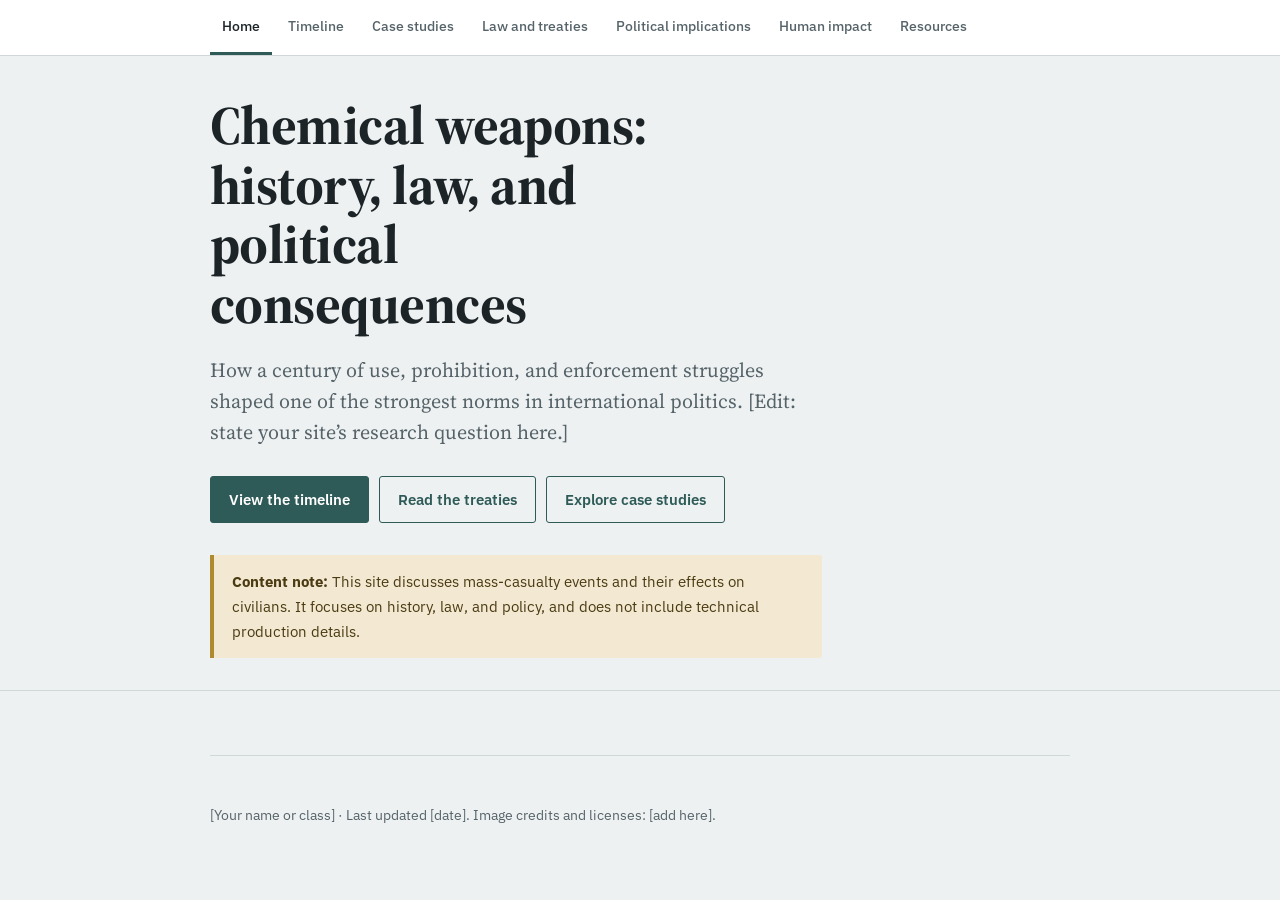
==== index.html @ 7af1457f "Initial site" ====
<!DOCTYPE html>
<html lang="en">
<head>
<meta charset="utf-8">
<meta name="viewport" content="width=device-width, initial-scale=1">
<title>Chemical Weapons: History, Law, and Political Consequences</title>
<link rel="preconnect" href="https://fonts.googleapis.com">
<link href="https://fonts.googleapis.com/css2?family=Source+Serif+4:ital,wght@0,400;0,600;0,700;1,400&family=IBM+Plex+Sans:wght@400;500;600&display=swap" rel="stylesheet">
<style>
:root{
  --bg:#eef1f1; --surface:#ffffff; --ink:#1c2427; --muted:#56646a;
  --rule:#cfd7d9; --accent:#2e5b58; --accent-ink:#ffffff; --note:#f3e9d2; --note-ink:#4a3b12;
  --serif:"Source Serif 4",Georgia,"Times New Roman",serif;
  --sans:"IBM Plex Sans",system-ui,-apple-system,"Segoe UI",Arial,sans-serif;
}
@media (prefers-color-scheme:dark){
  :root{--bg:#141a1c;--surface:#1c2427;--ink:#e6ecee;--muted:#9fb0b5;--rule:#2f3b3f;--accent:#7fb8b2;--accent-ink:#10201f;--note:#2e2814;--note-ink:#eadfb8}
}
*{box-sizing:border-box}
html,body{height:100%}
body{margin:0;background:var(--bg);color:var(--ink);font:17px/1.65 var(--sans);display:flex;flex-direction:column;overflow:hidden}
main{flex:1 1 auto;min-height:0;overflow-y:auto;overflow-x:hidden;-webkit-overflow-scrolling:touch;scroll-behavior:smooth;scroll-padding-top:8px}
a{color:var(--accent)}
:focus-visible{outline:3px solid var(--accent);outline-offset:2px}
.wrap{max-width:900px;margin:0 auto;padding:0 20px}

nav{flex:none;background:var(--surface);border-bottom:1px solid var(--rule)}
nav ul{list-style:none;margin:0 auto;padding:0 20px;max-width:900px;display:flex;gap:4px;overflow-x:auto}
nav a{display:block;padding:14px 12px;text-decoration:none;color:var(--muted);font-size:.9rem;font-weight:500;white-space:nowrap;border-bottom:3px solid transparent}
nav a[aria-current]{color:var(--ink);border-bottom-color:var(--accent)}
nav a:hover{color:var(--ink);border-bottom-color:var(--accent)}

header.hero{border-bottom:1px solid var(--rule)}
h1{font:700 clamp(2rem,5.5vw,3.4rem)/1.1 var(--serif);margin:0 0 20px;letter-spacing:-.01em;max-width:18ch}
.lede{font:400 1.25rem/1.55 var(--serif);color:var(--muted);max-width:60ch;margin:0 0 28px}
.btns{display:flex;flex-wrap:wrap;gap:10px}
.btn{display:inline-block;padding:10px 18px;border:1.5px solid var(--accent);border-radius:3px;text-decoration:none;font-weight:600;font-size:.95rem;color:var(--accent)}
.btn.primary{background:var(--accent);color:var(--accent-ink)}
.btn:hover{filter:brightness(1.1)}

.note{background:var(--note);color:var(--note-ink);border-left:4px solid #b08a2e;padding:14px 18px;margin:32px 0 0;font-size:.95rem;border-radius:0 3px 3px 0}

section{padding:32px 0 8px}
header.hero{padding:40px 0 32px}
header.hero,main section{display:none}
header.hero.on,main section.on{display:block}
.timeline{columns:2 320px;column-gap:40px}
.timeline li{break-inside:avoid}
h2{font:600 clamp(1.6rem,3.5vw,2.1rem)/1.2 var(--serif);margin:0 0 8px}
h3{font:600 1.2rem/1.3 var(--serif);margin:28px 0 6px}
.sub{color:var(--muted);margin:0 0 24px;max-width:62ch}
p{max-width:68ch}
.placeholder{color:var(--muted);font-style:italic}

/* Timeline: a real sequence, so the year is the marker */
.timeline{list-style:none;margin:24px 0 0;padding:0;border-left:2px solid var(--rule)}
.timeline li{position:relative;padding:0 0 22px 24px}
.timeline li::before{content:"";position:absolute;left:-7px;top:9px;width:12px;height:12px;border-radius:50%;background:var(--accent);border:2px solid var(--bg)}
.timeline .yr{font:700 1.15rem/1.4 var(--serif);display:block}
.timeline p{margin:2px 0 0;color:var(--muted);font-size:.97rem}

/* Case studies & collapsibles */
details{background:var(--surface);border:1px solid var(--rule);border-radius:4px;margin:0 0 12px}
summary{cursor:pointer;padding:16px 20px;font:600 1.1rem var(--serif);list-style:none;display:flex;justify-content:space-between;gap:12px}
summary::-webkit-details-marker{display:none}
summary::after{content:"+";font:400 1.5rem/1 var(--sans);color:var(--accent)}
details[open] summary::after{content:"\2212"}
details[open] summary{border-bottom:1px solid var(--rule)}
.case{padding:6px 20px 18px}
.case dt{font-weight:600;margin-top:14px;color:var(--accent)}
.case dd{margin:2px 0 0;max-width:66ch}

/* Table */
.tablewrap{overflow-x:auto;background:var(--surface);border:1px solid var(--rule);border-radius:4px}
table{border-collapse:collapse;width:100%;min-width:640px;font-size:.95rem}
th,td{text-align:left;padding:12px 16px;vertical-align:top;border-bottom:1px solid var(--rule)}
th{background:var(--bg);font-weight:600}
tr:last-child td{border-bottom:0}

.grid{display:grid;grid-template-columns:repeat(auto-fit,minmax(250px,1fr));gap:16px;margin-top:20px}
.grid div{background:var(--surface);border:1px solid var(--rule);border-radius:4px;padding:16px 18px}
.grid h3{margin:0 0 6px;font-size:1.05rem}
.grid p{margin:0;font-size:.95rem;color:var(--muted)}

ol.q,ul.res{max-width:66ch;padding-left:22px}
ul.res li,ol.q li{margin-bottom:8px}

footer{margin-top:64px;padding:32px 0 48px;border-top:1px solid var(--rule);color:var(--muted);font-size:.9rem}
@media (prefers-reduced-motion:reduce){main{scroll-behavior:auto}}
</style>
</head>
<body>

<nav aria-label="Site sections">
  <ul>
    <li><a href="#home">Home</a></li>
    <li><a href="#timeline">Timeline</a></li>
    <li><a href="#cases">Case studies</a></li>
    <li><a href="#law">Law and treaties</a></li>
    <li><a href="#politics">Political implications</a></li>
    <li><a href="#memory">Human impact</a></li>
    <li><a href="#resources">Resources</a></li>
  </ul>
</nav>

<main>
<header class="hero" id="home">
  <div class="wrap">
    <h1>Chemical weapons: history, law, and political consequences</h1>
    <p class="lede">How a century of use, prohibition, and enforcement struggles shaped one of the strongest norms in international politics. [Edit: state your site’s research question here.]</p>
    <div class="btns">
      <a class="btn primary" href="#timeline">View the timeline</a>
      <a class="btn" href="#law">Read the treaties</a>
      <a class="btn" href="#cases">Explore case studies</a>
    </div>
    <p class="note"><strong>Content note:</strong> This site discusses mass-casualty events and their effects on civilians. It focuses on history, law, and policy, and does not include technical production details.</p>
  </div>
</header>

<div class="wrap">

<section id="timeline">
  <h2>Historical timeline</h2>
  <p class="sub">Key moments from early restrictions to present-day enforcement.</p>
  <ol class="timeline">
    <li><span class="yr">Antiquity to 19th century</span><p>Toxic smoke and poisons appear in sieges; the idea of banning “poison weapons” develops alongside the laws of war.</p></li>
    <li><span class="yr">1899 and 1907</span><p>The Hague Conventions restrict poison and asphyxiating gas projectiles.</p></li>
    <li><span class="yr">1915–1918</span><p>Large-scale use in World War I begins with chlorine at Ypres and spreads across the Western Front.</p></li>
    <li><span class="yr">1925</span><p>The Geneva Protocol prohibits the use of chemical and bacteriological weapons in war.</p></li>
    <li><span class="yr">1935–1945</span><p>Use in Ethiopia during the interwar period; stockpiles are built before World War II; poison gas is used in the Holocaust.</p></li>
    <li><span class="yr">1960s–1988</span><p>Use in Yemen and during the Iran–Iraq War, including the 1988 attack on Halabja.</p></li>
    <li><span class="yr">1993–1997</span><p>The Chemical Weapons Convention opens for signature in 1993 and enters into force in 1997; the OPCW is established.</p></li>
    <li><span class="yr">1995</span><p>Aum Shinrikyo attacks the Tokyo subway, a landmark case of non-state use.</p></li>
    <li><span class="yr">2013–2018</span><p>The Ghouta attack in Syria; Syria joins the Convention; OPCW–UN investigations; the 2018 Salisbury poisoning.</p></li>
    <li><span class="yr">Today</span><p>Destruction of declared stockpiles, continued investigations, and debates over accountability. [Edit: add current developments.]</p></li>
  </ol>
</section>

<section id="cases">
  <h2>Major conflicts and case studies</h2>
  <p class="sub">Each case follows the same structure so they can be compared.</p>

  <details open>
    <summary>World War I</summary>
    <dl class="case">
      <dt>Context</dt><dd>Western Front, 1915–1918. [Add detail.]</dd>
      <dt>Event summary</dt><dd class="placeholder">Summarize the first major use and how it escalated.</dd>
      <dt>Humanitarian impact</dt><dd class="placeholder">Casualty figures and long-term health effects, with sources.</dd>
      <dt>International response</dt><dd class="placeholder">Path to the 1925 Geneva Protocol.</dd>
      <dt>Legacy and lessons</dt><dd class="placeholder">Why the war shaped later arms control.</dd>
      <dt>Sources</dt><dd class="placeholder">[Citations]</dd>
    </dl>
  </details>

  <details>
    <summary>Iran–Iraq War and Halabja</summary>
    <dl class="case">
      <dt>Context</dt><dd>1980–1988. [Add detail.]</dd>
      <dt>Event summary</dt><dd class="placeholder">Describe patterns of use and the March 1988 attack on Halabja.</dd>
      <dt>Humanitarian impact</dt><dd class="placeholder">Civilian toll and survivor health.</dd>
      <dt>International response</dt><dd class="placeholder">Reactions of states and the UN at the time.</dd>
      <dt>Legacy and lessons</dt><dd class="placeholder">Effect on the push for the Chemical Weapons Convention.</dd>
      <dt>Sources</dt><dd class="placeholder">[Citations]</dd>
    </dl>
  </details>

  <details>
    <summary>Syria</summary>
    <dl class="case">
      <dt>Context</dt><dd>Civil war from 2011. [Add detail.]</dd>
      <dt>Event summary</dt><dd class="placeholder">Ghouta (2013) and later incidents investigated by the OPCW and UN.</dd>
      <dt>Humanitarian impact</dt><dd class="placeholder">Documented casualties and displacement.</dd>
      <dt>International response</dt><dd class="placeholder">Accession to the Convention, the removal of declared stockpiles, Security Council disputes.</dd>
      <dt>Legacy and lessons</dt><dd class="placeholder">Attribution and accountability challenges.</dd>
      <dt>Sources</dt><dd class="placeholder">[Citations]</dd>
    </dl>
  </details>

  <details>
    <summary>Tokyo subway attack (non-state actor)</summary>
    <dl class="case">
      <dt>Context</dt><dd>Tokyo, March 1995. [Add detail.]</dd>
      <dt>Event summary</dt><dd class="placeholder">Summarize the attack and the group responsible.</dd>
      <dt>Humanitarian impact</dt><dd class="placeholder">Casualties and long-term effects on survivors.</dd>
      <dt>International response</dt><dd class="placeholder">Counter-terrorism and policy changes.</dd>
      <dt>Legacy and lessons</dt><dd class="placeholder">What it showed about non-state risks.</dd>
      <dt>Sources</dt><dd class="placeholder">[Citations]</dd>
    </dl>
  </details>
</section>

<section id="law">
  <h2>International law and treaties</h2>
  <p class="sub">What each instrument covers, and where it falls short.</p>
  <div class="tablewrap">
    <table>
      <thead><tr><th>Treaty</th><th>Year</th><th>What it covers</th><th>Limitations</th></tr></thead>
      <tbody>
        <tr><td>Hague Declaration and Conventions</td><td>1899, 1907</td><td>Restrict poison and asphyxiating gas projectiles in war.</td><td>Narrow wording; no verification.</td></tr>
        <tr><td>Geneva Protocol</td><td>1925</td><td>Prohibits the use of chemical and bacteriological weapons.</td><td>Does not ban production or stockpiling; many states reserved a right of retaliation.</td></tr>
        <tr><td>Chemical Weapons Convention</td><td>1993 (in force 1997)</td><td>Bans development, production, stockpiling, transfer, and use; requires destruction.</td><td>Not universal in practice; attribution and enforcement remain contested.</td></tr>
      </tbody>
    </table>
  </div>

  <h3>The OPCW</h3>
  <p>The Organisation for the Prohibition of Chemical Weapons, based in The Hague, implements the Convention through declarations, inspections, and investigations. [Edit: add detail on its role.]</p>
  <h3>Enforcement challenges</h3>
  <p>Discuss states outside the treaty, attribution disputes, and politics at the UN Security Council. [Edit.]</p>
  <p><a class="btn" href="https://www.opcw.org" target="_blank" rel="noopener">Visit the OPCW website</a></p>
</section>

<section id="politics">
  <h2>Political and strategic implications</h2>
  <p class="sub">Why the norm holds, where it strains, and who decides.</p>
  <div class="grid">
    <div><h3>Deterrence and the taboo</h3><p>How stigma, rather than military utility alone, shapes state behavior.</p></div>
    <div><h3>Arms control and verification</h3><p>Inspections, declarations, and the politics of trust.</p></div>
    <div><h3>Attribution and accountability</h3><p>Who investigates, who assigns blame, and who acts on findings.</p></div>
    <div><h3>Sanctions and military responses</h3><p>Diplomatic and coercive tools used after confirmed use.</p></div>
    <div><h3>Non-state actors</h3><p>Terrorism concerns and the limits of state-based treaties.</p></div>
    <div><h3>Domestic politics</h3><p>Public opinion, legislative debate, and democratic oversight.</p></div>
  </div>
  <h3>Open debates</h3>
  <p class="placeholder">Is the norm strengthening or eroding? Are enforcement gaps fixable? How should dual-use chemical technology be overseen?</p>
</section>

<section id="memory">
  <h2>Ethics, human impact, and memory</h2>
  <p class="sub">The people behind the policy.</p>
  <h3>Survivor testimony</h3>
  <p>Link to accounts from the ICRC, the UN, or documented archives. Use respectful, non-graphic imagery.</p>
  <h3>Medical and environmental legacy</h3>
  <p>Long-term health effects and the clean-up of legacy munitions. [Edit.]</p>
  <h3>Memorials and commemoration</h3>
  <p>[Edit: list memorials and remembrance days.]</p>
  <h3>Discussion questions</h3>
  <ol class="q">
    <li>Why has the prohibition on chemical weapons proved stronger than many other arms-control norms?</li>
    <li>What should happen when a state is found to have violated the Convention?</li>
    <li>How should the world weigh retaliation, deterrence, and legal accountability?</li>
  </ol>
</section>

<section id="resources">
  <h2>Resources and bibliography</h2>
  <h3>Primary sources</h3>
  <ul class="res">
    <li>Treaty texts (Hague, Geneva Protocol, Chemical Weapons Convention)</li>
    <li>UN and OPCW reports and investigation findings</li>
  </ul>
  <h3>Secondary sources</h3>
  <ul class="res"><li class="placeholder">[Books and journal articles in your chosen citation style]</li></ul>
  <h3>Organizations</h3>
  <ul class="res">
    <li><a href="https://www.opcw.org" target="_blank" rel="noopener">Organisation for the Prohibition of Chemical Weapons</a></li>
    <li><a href="https://www.icrc.org" target="_blank" rel="noopener">International Committee of the Red Cross</a></li>
    <li><a href="https://disarmament.unoda.org" target="_blank" rel="noopener">UN Office for Disarmament Affairs</a></li>
  </ul>
</section>

<footer>
  <p>[Your name or class] · Last updated [date]. Image credits and licenses: [add here].</p>
</footer>

</div>
</main>
<script>
var panels=[].slice.call(document.querySelectorAll('header.hero, main section'));
var main=document.querySelector('main');
function show(id){
  var found=false;
  panels.forEach(function(p){var on=p.id===id;p.classList.toggle('on',on);if(on)found=true;});
  if(!found){panels[0].classList.add('on');id=panels[0].id;}
  document.querySelectorAll('nav a').forEach(function(a){
    if(a.getAttribute('href')==='#'+id){a.setAttribute('aria-current','page');}else{a.removeAttribute('aria-current');}
  });
  main.scrollTop=0;
}
document.querySelectorAll('a[href^="#"]').forEach(function(a){
  a.addEventListener('click',function(e){e.preventDefault();show(a.getAttribute('href').slice(1));});
});
show('home');
</script>
</body>
</html>
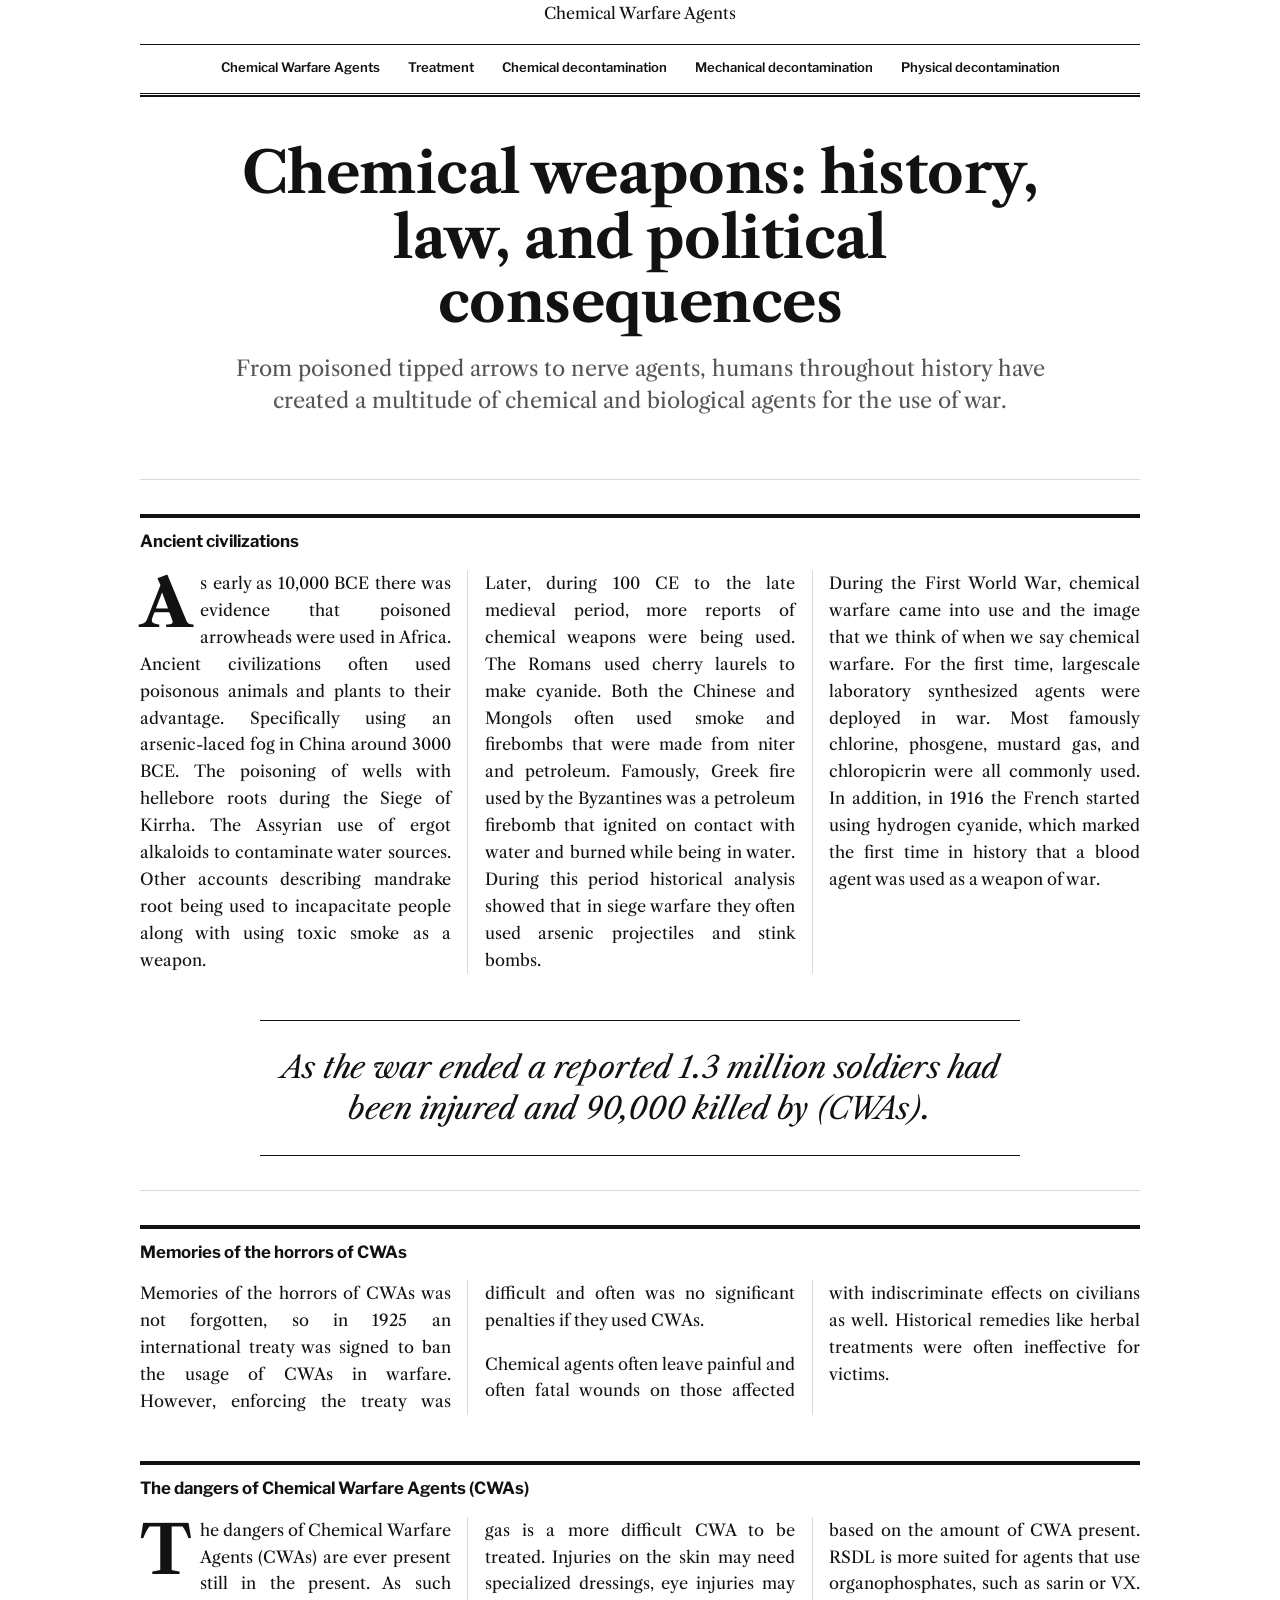
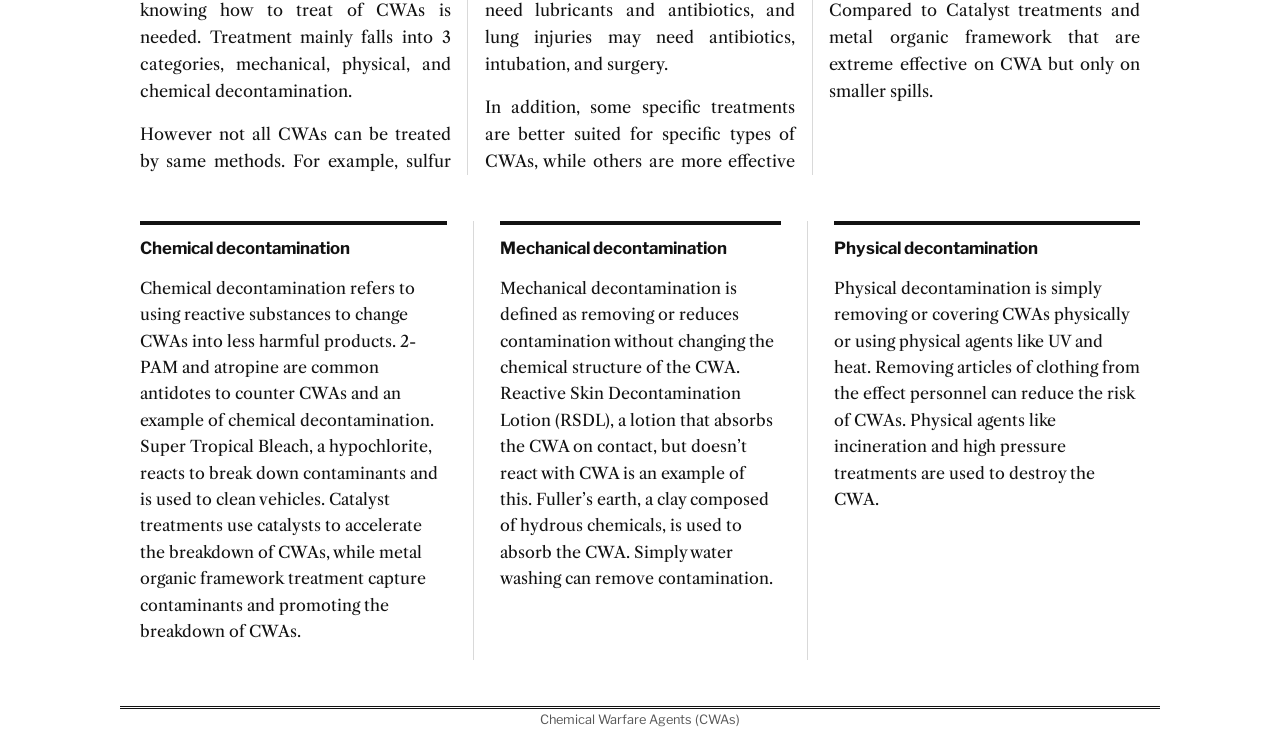
==== commit 8d8a0202: "update" ====
--- a/index.html
+++ b/index.html
@@ -3,284 +3,145 @@
 <head>
 <meta charset="utf-8">
 <meta name="viewport" content="width=device-width, initial-scale=1">
-<title>Chemical Weapons: History, Law, and Political Consequences</title>
+<title>Chemical Warfare Agents</title>
 <link rel="preconnect" href="https://fonts.googleapis.com">
-<link href="https://fonts.googleapis.com/css2?family=Source+Serif+4:ital,wght@0,400;0,600;0,700;1,400&family=IBM+Plex+Sans:wght@400;500;600&display=swap" rel="stylesheet">
+<link rel="preconnect" href="https://fonts.gstatic.com" crossorigin>
+<link href="https://fonts.googleapis.com/css2?family=UnifrakturCook:wght@700&family=Libre+Caslon+Text:ital,wght@0,400;0,700;1,400&family=Libre+Franklin:wght@400;600;700&display=swap" rel="stylesheet">
 <style>
-:root{
-  --bg:#eef1f1; --surface:#ffffff; --ink:#1c2427; --muted:#56646a;
-  --rule:#cfd7d9; --accent:#2e5b58; --accent-ink:#ffffff; --note:#f3e9d2; --note-ink:#4a3b12;
-  --serif:"Source Serif 4",Georgia,"Times New Roman",serif;
-  --sans:"IBM Plex Sans",system-ui,-apple-system,"Segoe UI",Arial,sans-serif;
-}
-@media (prefers-color-scheme:dark){
-  :root{--bg:#141a1c;--surface:#1c2427;--ink:#e6ecee;--muted:#9fb0b5;--rule:#2f3b3f;--accent:#7fb8b2;--accent-ink:#10201f;--note:#2e2814;--note-ink:#eadfb8}
-}
-*{box-sizing:border-box}
-html,body{height:100%}
-body{margin:0;background:var(--bg);color:var(--ink);font:17px/1.65 var(--sans);display:flex;flex-direction:column;overflow:hidden}
-main{flex:1 1 auto;min-height:0;overflow-y:auto;overflow-x:hidden;-webkit-overflow-scrolling:touch;scroll-behavior:smooth;scroll-padding-top:8px}
-a{color:var(--accent)}
-:focus-visible{outline:3px solid var(--accent);outline-offset:2px}
-.wrap{max-width:900px;margin:0 auto;padding:0 20px}
+  :root{
+    --paper:#ffffff; --ink:#121212; --soft:#555555; --rule:#d9d9d9;
+    --blackletter:'UnifrakturCook','Old English Text MT',Georgia,serif;
+    --serif:'Libre Caslon Text',Georgia,'Times New Roman',serif;
+    --sans:'Libre Franklin','Helvetica Neue',Arial,sans-serif;
+  }
+  *{box-sizing:border-box}
+  html{scroll-behavior:smooth}
+  body{margin:0;background:var(--paper);color:var(--ink);font-family:var(--serif);line-height:1.65}
+  a{color:inherit}
+  a:focus-visible{outline:2px solid var(--ink);outline-offset:3px}
+  .wrap{max-width:1040px;margin:0 auto;padding:0 20px}
 
-nav{flex:none;background:var(--surface);border-bottom:1px solid var(--rule)}
-nav ul{list-style:none;margin:0 auto;padding:0 20px;max-width:900px;display:flex;gap:4px;overflow-x:auto}
-nav a{display:block;padding:14px 12px;text-decoration:none;color:var(--muted);font-size:.9rem;font-weight:500;white-space:nowrap;border-bottom:3px solid transparent}
-nav a[aria-current]{color:var(--ink);border-bottom-color:var(--accent)}
-nav a:hover{color:var(--ink);border-bottom-color:var(--accent)}
+  /* Masthead */
+  header{padding-top:28px;text-align:center}
+  .masthead{font-family:var(--blackletter);font-weight:700;font-size:clamp(2.2rem,7vw,4.6rem);line-height:1.1;margin:0;letter-spacing:.01em}
+  .double{border-top:1px solid var(--ink);border-bottom:3px double var(--ink);margin-top:18px}
+  nav{display:flex;justify-content:center;flex-wrap:wrap;gap:6px 28px;padding:10px 0;font-family:var(--sans);font-size:.82rem;font-weight:600}
+  nav a{text-decoration:none;padding:2px 0;border-bottom:2px solid transparent}
+  nav a:hover{border-bottom-color:var(--ink)}
+  .thin{border-bottom:1px solid var(--ink)}
 
-header.hero{border-bottom:1px solid var(--rule)}
-h1{font:700 clamp(2rem,5.5vw,3.4rem)/1.1 var(--serif);margin:0 0 20px;letter-spacing:-.01em;max-width:18ch}
-.lede{font:400 1.25rem/1.55 var(--serif);color:var(--muted);max-width:60ch;margin:0 0 28px}
-.btns{display:flex;flex-wrap:wrap;gap:10px}
-.btn{display:inline-block;padding:10px 18px;border:1.5px solid var(--accent);border-radius:3px;text-decoration:none;font-weight:600;font-size:.95rem;color:var(--accent)}
-.btn.primary{background:var(--accent);color:var(--accent-ink)}
-.btn:hover{filter:brightness(1.1)}
+  /* Headline */
+  .top{padding:44px 0 28px;text-align:center;max-width:820px;margin:0 auto}
+  h1{font-family:var(--serif);font-weight:700;font-size:clamp(2rem,5.2vw,3.6rem);line-height:1.12;margin:0 0 18px;letter-spacing:-.01em}
+  .deck{font-size:clamp(1.1rem,2.2vw,1.35rem);line-height:1.5;color:var(--soft);margin:0}
+  .line{border-top:1px solid var(--rule);margin:34px 0}
 
-.note{background:var(--note);color:var(--note-ink);border-left:4px solid #b08a2e;padding:14px 18px;margin:32px 0 0;font-size:.95rem;border-radius:0 3px 3px 0}
+  /* Body */
+  .cols{column-count:3;column-gap:34px;column-rule:1px solid var(--rule);font-size:1.02rem;text-align:justify;hyphens:auto}
+  .cols p{margin:0 0 1em}
+  .cols p:first-of-type::first-letter{font-family:var(--serif);font-weight:700;float:left;font-size:4.2rem;line-height:.82;padding:6px 8px 0 0}
+  h2{font-family:var(--sans);font-weight:700;font-size:1.05rem;margin:0 0 14px;padding-top:10px;border-top:4px solid var(--ink);break-after:avoid}
+  .section{margin-bottom:46px}
+  .section.rest .cols p:first-of-type::first-letter{all:unset}
 
-section{padding:32px 0 8px}
-header.hero{padding:40px 0 32px}
-header.hero,main section{display:none}
-header.hero.on,main section.on{display:block}
-.timeline{columns:2 320px;column-gap:40px}
-.timeline li{break-inside:avoid}
-h2{font:600 clamp(1.6rem,3.5vw,2.1rem)/1.2 var(--serif);margin:0 0 8px}
-h3{font:600 1.2rem/1.3 var(--serif);margin:28px 0 6px}
-.sub{color:var(--muted);margin:0 0 24px;max-width:62ch}
-p{max-width:68ch}
-.placeholder{color:var(--muted);font-style:italic}
+  blockquote{margin:0 auto;max-width:760px;padding:26px 0;text-align:center;border-top:1px solid var(--ink);border-bottom:1px solid var(--ink)}
+  blockquote p{font-style:italic;font-size:clamp(1.3rem,3vw,1.9rem);line-height:1.35;margin:0}
 
-/* Timeline: a real sequence, so the year is the marker */
-.timeline{list-style:none;margin:24px 0 0;padding:0;border-left:2px solid var(--rule)}
-.timeline li{position:relative;padding:0 0 22px 24px}
-.timeline li::before{content:"";position:absolute;left:-7px;top:9px;width:12px;height:12px;border-radius:50%;background:var(--accent);border:2px solid var(--bg)}
-.timeline .yr{font:700 1.15rem/1.4 var(--serif);display:block}
-.timeline p{margin:2px 0 0;color:var(--muted);font-size:.97rem}
+  /* Treatment: three kinds */
+  .three{display:grid;grid-template-columns:repeat(3,1fr);gap:0;margin-bottom:46px}
+  .three article{padding:0 26px;border-left:1px solid var(--rule)}
+  .three article:first-child{padding-left:0;border-left:0}
+  .three article:last-child{padding-right:0}
+  h3{font-family:var(--sans);font-weight:700;font-size:1.05rem;margin:0 0 12px;padding-top:10px;border-top:4px solid var(--ink)}
+  .three p{margin:0 0 1em;font-size:1rem}
 
-/* Case studies & collapsibles */
-details{background:var(--surface);border:1px solid var(--rule);border-radius:4px;margin:0 0 12px}
-summary{cursor:pointer;padding:16px 20px;font:600 1.1rem var(--serif);list-style:none;display:flex;justify-content:space-between;gap:12px}
-summary::-webkit-details-marker{display:none}
-summary::after{content:"+";font:400 1.5rem/1 var(--sans);color:var(--accent)}
-details[open] summary::after{content:"\2212"}
-details[open] summary{border-bottom:1px solid var(--rule)}
-.case{padding:6px 20px 18px}
-.case dt{font-weight:600;margin-top:14px;color:var(--accent)}
-.case dd{margin:2px 0 0;max-width:66ch}
+  footer{border-top:3px double var(--ink);margin-top:20px;padding:18px 0 40px;text-align:center;font-family:var(--sans);font-size:.8rem;color:var(--soft)}
 
-/* Table */
-.tablewrap{overflow-x:auto;background:var(--surface);border:1px solid var(--rule);border-radius:4px}
-table{border-collapse:collapse;width:100%;min-width:640px;font-size:.95rem}
-th,td{text-align:left;padding:12px 16px;vertical-align:top;border-bottom:1px solid var(--rule)}
-th{background:var(--bg);font-weight:600}
-tr:last-child td{border-bottom:0}
-
-.grid{display:grid;grid-template-columns:repeat(auto-fit,minmax(250px,1fr));gap:16px;margin-top:20px}
-.grid div{background:var(--surface);border:1px solid var(--rule);border-radius:4px;padding:16px 18px}
-.grid h3{margin:0 0 6px;font-size:1.05rem}
-.grid p{margin:0;font-size:.95rem;color:var(--muted)}
-
-ol.q,ul.res{max-width:66ch;padding-left:22px}
-ul.res li,ol.q li{margin-bottom:8px}
-
-footer{margin-top:64px;padding:32px 0 48px;border-top:1px solid var(--rule);color:var(--muted);font-size:.9rem}
-@media (prefers-reduced-motion:reduce){main{scroll-behavior:auto}}
+  @media (max-width:860px){
+    .cols{column-count:2}
+    .three{grid-template-columns:1fr}
+    .three article{padding:0 0 24px;border-left:0}
+  }
+  @media (max-width:560px){
+    .cols{column-count:1;text-align:left}
+  }
+  @media (prefers-reduced-motion:reduce){html{scroll-behavior:auto}}
 </style>
 </head>
 <body>
-
-<nav aria-label="Site sections">
-  <ul>
-    <li><a href="#home">Home</a></li>
-    <li><a href="#timeline">Timeline</a></li>
-    <li><a href="#cases">Case studies</a></li>
-    <li><a href="#law">Law and treaties</a></li>
-    <li><a href="#politics">Political implications</a></li>
-    <li><a href="#memory">Human impact</a></li>
-    <li><a href="#resources">Resources</a></li>
-  </ul>
-</nav>
-
-<main>
-<header class="hero" id="home">
-  <div class="wrap">
-    <h1>Chemical weapons: history, law, and political consequences</h1>
-    <p class="lede">How a century of use, prohibition, and enforcement struggles shaped one of the strongest norms in international politics. [Edit: state your site’s research question here.]</p>
-    <div class="btns">
-      <a class="btn primary" href="#timeline">View the timeline</a>
-      <a class="btn" href="#law">Read the treaties</a>
-      <a class="btn" href="#cases">Explore case studies</a>
-    </div>
-    <p class="note"><strong>Content note:</strong> This site discusses mass-casualty events and their effects on civilians. It focuses on history, law, and policy, and does not include technical production details.</p>
+<header class="wrap">
+  <h1 class="masthead" 
+    style="font-family:'Playfair Display',serif;font-size:clamp(2.2rem,7vw,4.6rem);font-weight:700;letter-spacing:.01em;margin:0"></h1>
+    Chemical Warfare Agents
+  </h1>
+  <div class="double">
+    <nav aria-label="Sections">
+      <a href="#history">Chemical Warfare Agents</a>
+      <a href="#treatment">Treatment</a>
+      <a href="#chemical">Chemical decontamination</a>
+      <a href="#mechanical">Mechanical decontamination</a>
+      <a href="#physical">Physical decontamination</a>
+    </nav>
   </div>
+  <div class="thin"></div>
 </header>
 
-<div class="wrap">
+<main class="wrap">
+  <section class="top" id="history">
+    <h1>Chemical weapons: history, law, and political consequences</h1>
+    <p class="deck">From poisoned tipped arrows to nerve agents, humans throughout history have created a multitude of chemical and biological agents for the use of war.</p>
+  </section>
 
-<section id="timeline">
-  <h2>Historical timeline</h2>
-  <p class="sub">Key moments from early restrictions to present-day enforcement.</p>
-  <ol class="timeline">
-    <li><span class="yr">Antiquity to 19th century</span><p>Toxic smoke and poisons appear in sieges; the idea of banning “poison weapons” develops alongside the laws of war.</p></li>
-    <li><span class="yr">1899 and 1907</span><p>The Hague Conventions restrict poison and asphyxiating gas projectiles.</p></li>
-    <li><span class="yr">1915–1918</span><p>Large-scale use in World War I begins with chlorine at Ypres and spreads across the Western Front.</p></li>
-    <li><span class="yr">1925</span><p>The Geneva Protocol prohibits the use of chemical and bacteriological weapons in war.</p></li>
-    <li><span class="yr">1935–1945</span><p>Use in Ethiopia during the interwar period; stockpiles are built before World War II; poison gas is used in the Holocaust.</p></li>
-    <li><span class="yr">1960s–1988</span><p>Use in Yemen and during the Iran–Iraq War, including the 1988 attack on Halabja.</p></li>
-    <li><span class="yr">1993–1997</span><p>The Chemical Weapons Convention opens for signature in 1993 and enters into force in 1997; the OPCW is established.</p></li>
-    <li><span class="yr">1995</span><p>Aum Shinrikyo attacks the Tokyo subway, a landmark case of non-state use.</p></li>
-    <li><span class="yr">2013–2018</span><p>The Ghouta attack in Syria; Syria joins the Convention; OPCW–UN investigations; the 2018 Salisbury poisoning.</p></li>
-    <li><span class="yr">Today</span><p>Destruction of declared stockpiles, continued investigations, and debates over accountability. [Edit: add current developments.]</p></li>
-  </ol>
-</section>
+  <div class="line"></div>
 
-<section id="cases">
-  <h2>Major conflicts and case studies</h2>
-  <p class="sub">Each case follows the same structure so they can be compared.</p>
+  <section class="section">
+    <h2>Ancient civilizations</h2>
+    <div class="cols">
+      <p>As early as 10,000 BCE there was evidence that poisoned arrowheads were used in Africa. Ancient civilizations often used poisonous animals and plants to their advantage. Specifically using an arsenic-laced fog in China around 3000 BCE. The poisoning of wells with hellebore roots during the Siege of Kirrha. The Assyrian use of ergot alkaloids to contaminate water sources. Other accounts describing mandrake root being used to incapacitate people along with using toxic smoke as a weapon.</p>
+      <p>Later, during 100 CE to the late medieval period, more reports of chemical weapons were being used. The Romans used cherry laurels to make cyanide. Both the Chinese and Mongols often used smoke and firebombs that were made from niter and petroleum. Famously, Greek fire used by the Byzantines was a petroleum firebomb that ignited on contact with water and burned while being in water. During this period historical analysis showed that in siege warfare they often used arsenic projectiles and stink bombs.</p>
+      <p>During the First World War, chemical warfare came into use and the image that we think of when we say chemical warfare. For the first time, largescale laboratory synthesized agents were deployed in war. Most famously chlorine, phosgene, mustard gas, and chloropicrin were all commonly used. In addition, in 1916 the French started using hydrogen cyanide, which marked the first time in history that a blood agent was used as a weapon of war.</p>
+    </div>
+  </section>
 
-  <details open>
-    <summary>World War I</summary>
-    <dl class="case">
-      <dt>Context</dt><dd>Western Front, 1915–1918. [Add detail.]</dd>
-      <dt>Event summary</dt><dd class="placeholder">Summarize the first major use and how it escalated.</dd>
-      <dt>Humanitarian impact</dt><dd class="placeholder">Casualty figures and long-term health effects, with sources.</dd>
-      <dt>International response</dt><dd class="placeholder">Path to the 1925 Geneva Protocol.</dd>
-      <dt>Legacy and lessons</dt><dd class="placeholder">Why the war shaped later arms control.</dd>
-      <dt>Sources</dt><dd class="placeholder">[Citations]</dd>
-    </dl>
-  </details>
+  <blockquote>
+    <p>As the war ended a reported 1.3 million soldiers had been injured and 90,000 killed by (CWAs).</p>
+  </blockquote>
 
-  <details>
-    <summary>Iran–Iraq War and Halabja</summary>
-    <dl class="case">
-      <dt>Context</dt><dd>1980–1988. [Add detail.]</dd>
-      <dt>Event summary</dt><dd class="placeholder">Describe patterns of use and the March 1988 attack on Halabja.</dd>
-      <dt>Humanitarian impact</dt><dd class="placeholder">Civilian toll and survivor health.</dd>
-      <dt>International response</dt><dd class="placeholder">Reactions of states and the UN at the time.</dd>
-      <dt>Legacy and lessons</dt><dd class="placeholder">Effect on the push for the Chemical Weapons Convention.</dd>
-      <dt>Sources</dt><dd class="placeholder">[Citations]</dd>
-    </dl>
-  </details>
+  <div class="line"></div>
 
-  <details>
-    <summary>Syria</summary>
-    <dl class="case">
-      <dt>Context</dt><dd>Civil war from 2011. [Add detail.]</dd>
-      <dt>Event summary</dt><dd class="placeholder">Ghouta (2013) and later incidents investigated by the OPCW and UN.</dd>
-      <dt>Humanitarian impact</dt><dd class="placeholder">Documented casualties and displacement.</dd>
-      <dt>International response</dt><dd class="placeholder">Accession to the Convention, the removal of declared stockpiles, Security Council disputes.</dd>
-      <dt>Legacy and lessons</dt><dd class="placeholder">Attribution and accountability challenges.</dd>
-      <dt>Sources</dt><dd class="placeholder">[Citations]</dd>
-    </dl>
-  </details>
+  <section class="section rest">
+    <h2>Memories of the horrors of CWAs</h2>
+    <div class="cols">
+      <p>Memories of the horrors of CWAs was not forgotten, so in 1925 an international treaty was signed to ban the usage of CWAs in warfare. However, enforcing the treaty was difficult and often was no significant penalties if they used CWAs.</p>
+      <p>Chemical agents often leave painful and often fatal wounds on those affected with indiscriminate effects on civilians as well. Historical remedies like herbal treatments were often ineffective for victims.</p>
+    </div>
+  </section>
 
-  <details>
-    <summary>Tokyo subway attack (non-state actor)</summary>
-    <dl class="case">
-      <dt>Context</dt><dd>Tokyo, March 1995. [Add detail.]</dd>
-      <dt>Event summary</dt><dd class="placeholder">Summarize the attack and the group responsible.</dd>
-      <dt>Humanitarian impact</dt><dd class="placeholder">Casualties and long-term effects on survivors.</dd>
-      <dt>International response</dt><dd class="placeholder">Counter-terrorism and policy changes.</dd>
-      <dt>Legacy and lessons</dt><dd class="placeholder">What it showed about non-state risks.</dd>
-      <dt>Sources</dt><dd class="placeholder">[Citations]</dd>
-    </dl>
-  </details>
-</section>
+  <section class="section" id="treatment">
+    <h2>The dangers of Chemical Warfare Agents (CWAs)</h2>
+    <div class="cols">
+      <p>The dangers of Chemical Warfare Agents (CWAs) are ever present still in the present. As such knowing how to treat of CWAs is needed. Treatment mainly falls into 3 categories, mechanical, physical, and chemical decontamination.</p>
+      <p>However not all CWAs can be treated by same methods. For example, sulfur gas is a more difficult CWA to be treated. Injuries on the skin may need specialized dressings, eye injuries may need lubricants and antibiotics, and lung injuries may need antibiotics, intubation, and surgery.</p>
+      <p>In addition, some specific treatments are better suited for specific types of CWAs, while others are more effective based on the amount of CWA present. RSDL is more suited for agents that use organophosphates, such as sarin or VX. Compared to Catalyst treatments and metal organic framework that are extreme effective on CWA but only on smaller spills.</p>
+    </div>
+  </section>
 
-<section id="law">
-  <h2>International law and treaties</h2>
-  <p class="sub">What each instrument covers, and where it falls short.</p>
-  <div class="tablewrap">
-    <table>
-      <thead><tr><th>Treaty</th><th>Year</th><th>What it covers</th><th>Limitations</th></tr></thead>
-      <tbody>
-        <tr><td>Hague Declaration and Conventions</td><td>1899, 1907</td><td>Restrict poison and asphyxiating gas projectiles in war.</td><td>Narrow wording; no verification.</td></tr>
-        <tr><td>Geneva Protocol</td><td>1925</td><td>Prohibits the use of chemical and bacteriological weapons.</td><td>Does not ban production or stockpiling; many states reserved a right of retaliation.</td></tr>
-        <tr><td>Chemical Weapons Convention</td><td>1993 (in force 1997)</td><td>Bans development, production, stockpiling, transfer, and use; requires destruction.</td><td>Not universal in practice; attribution and enforcement remain contested.</td></tr>
-      </tbody>
-    </table>
+  <div class="three">
+    <article id="chemical">
+      <h3>Chemical decontamination</h3>
+      <p>Chemical decontamination refers to using reactive substances to change CWAs into less harmful products. 2-PAM and atropine are common antidotes to counter CWAs and an example of chemical decontamination. Super Tropical Bleach, a hypochlorite, reacts to break down contaminants and is used to clean vehicles. Catalyst treatments use catalysts to accelerate the breakdown of CWAs, while metal organic framework treatment capture contaminants and promoting the breakdown of CWAs.</p>
+    </article>
+    <article id="mechanical">
+      <h3>Mechanical decontamination</h3>
+      <p>Mechanical decontamination is defined as removing or reduces contamination without changing the chemical structure of the CWA. Reactive Skin Decontamination Lotion (RSDL), a lotion that absorbs the CWA on contact, but doesn’t react with CWA is an example of this. Fuller’s earth, a clay composed of hydrous chemicals, is used to absorb the CWA. Simply water washing can remove contamination.</p>
+    </article>
+    <article id="physical">
+      <h3>Physical decontamination</h3>
+      <p>Physical decontamination is simply removing or covering CWAs physically or using physical agents like UV and heat. Removing articles of clothing from the effect personnel can reduce the risk of CWAs. Physical agents like incineration and high pressure treatments are used to destroy the CWA.</p>
+    </article>
   </div>
+</main>
 
-  <h3>The OPCW</h3>
-  <p>The Organisation for the Prohibition of Chemical Weapons, based in The Hague, implements the Convention through declarations, inspections, and investigations. [Edit: add detail on its role.]</p>
-  <h3>Enforcement challenges</h3>
-  <p>Discuss states outside the treaty, attribution disputes, and politics at the UN Security Council. [Edit.]</p>
-  <p><a class="btn" href="https://www.opcw.org" target="_blank" rel="noopener">Visit the OPCW website</a></p>
-</section>
-
-<section id="politics">
-  <h2>Political and strategic implications</h2>
-  <p class="sub">Why the norm holds, where it strains, and who decides.</p>
-  <div class="grid">
-    <div><h3>Deterrence and the taboo</h3><p>How stigma, rather than military utility alone, shapes state behavior.</p></div>
-    <div><h3>Arms control and verification</h3><p>Inspections, declarations, and the politics of trust.</p></div>
-    <div><h3>Attribution and accountability</h3><p>Who investigates, who assigns blame, and who acts on findings.</p></div>
-    <div><h3>Sanctions and military responses</h3><p>Diplomatic and coercive tools used after confirmed use.</p></div>
-    <div><h3>Non-state actors</h3><p>Terrorism concerns and the limits of state-based treaties.</p></div>
-    <div><h3>Domestic politics</h3><p>Public opinion, legislative debate, and democratic oversight.</p></div>
-  </div>
-  <h3>Open debates</h3>
-  <p class="placeholder">Is the norm strengthening or eroding? Are enforcement gaps fixable? How should dual-use chemical technology be overseen?</p>
-</section>
-
-<section id="memory">
-  <h2>Ethics, human impact, and memory</h2>
-  <p class="sub">The people behind the policy.</p>
-  <h3>Survivor testimony</h3>
-  <p>Link to accounts from the ICRC, the UN, or documented archives. Use respectful, non-graphic imagery.</p>
-  <h3>Medical and environmental legacy</h3>
-  <p>Long-term health effects and the clean-up of legacy munitions. [Edit.]</p>
-  <h3>Memorials and commemoration</h3>
-  <p>[Edit: list memorials and remembrance days.]</p>
-  <h3>Discussion questions</h3>
-  <ol class="q">
-    <li>Why has the prohibition on chemical weapons proved stronger than many other arms-control norms?</li>
-    <li>What should happen when a state is found to have violated the Convention?</li>
-    <li>How should the world weigh retaliation, deterrence, and legal accountability?</li>
-  </ol>
-</section>
-
-<section id="resources">
-  <h2>Resources and bibliography</h2>
-  <h3>Primary sources</h3>
-  <ul class="res">
-    <li>Treaty texts (Hague, Geneva Protocol, Chemical Weapons Convention)</li>
-    <li>UN and OPCW reports and investigation findings</li>
-  </ul>
-  <h3>Secondary sources</h3>
-  <ul class="res"><li class="placeholder">[Books and journal articles in your chosen citation style]</li></ul>
-  <h3>Organizations</h3>
-  <ul class="res">
-    <li><a href="https://www.opcw.org" target="_blank" rel="noopener">Organisation for the Prohibition of Chemical Weapons</a></li>
-    <li><a href="https://www.icrc.org" target="_blank" rel="noopener">International Committee of the Red Cross</a></li>
-    <li><a href="https://disarmament.unoda.org" target="_blank" rel="noopener">UN Office for Disarmament Affairs</a></li>
-  </ul>
-</section>
-
-<footer>
-  <p>[Your name or class] · Last updated [date]. Image credits and licenses: [add here].</p>
-</footer>
-
-</div>
-</main>
-<script>
-var panels=[].slice.call(document.querySelectorAll('header.hero, main section'));
-var main=document.querySelector('main');
-function show(id){
-  var found=false;
-  panels.forEach(function(p){var on=p.id===id;p.classList.toggle('on',on);if(on)found=true;});
-  if(!found){panels[0].classList.add('on');id=panels[0].id;}
-  document.querySelectorAll('nav a').forEach(function(a){
-    if(a.getAttribute('href')==='#'+id){a.setAttribute('aria-current','page');}else{a.removeAttribute('aria-current');}
-  });
-  main.scrollTop=0;
-}
-document.querySelectorAll('a[href^="#"]').forEach(function(a){
-  a.addEventListener('click',function(e){e.preventDefault();show(a.getAttribute('href').slice(1));});
-});
-show('home');
-</script>
+<footer class="wrap">Chemical Warfare Agents (CWAs)</footer>
 </body>
-</html>
+</html>
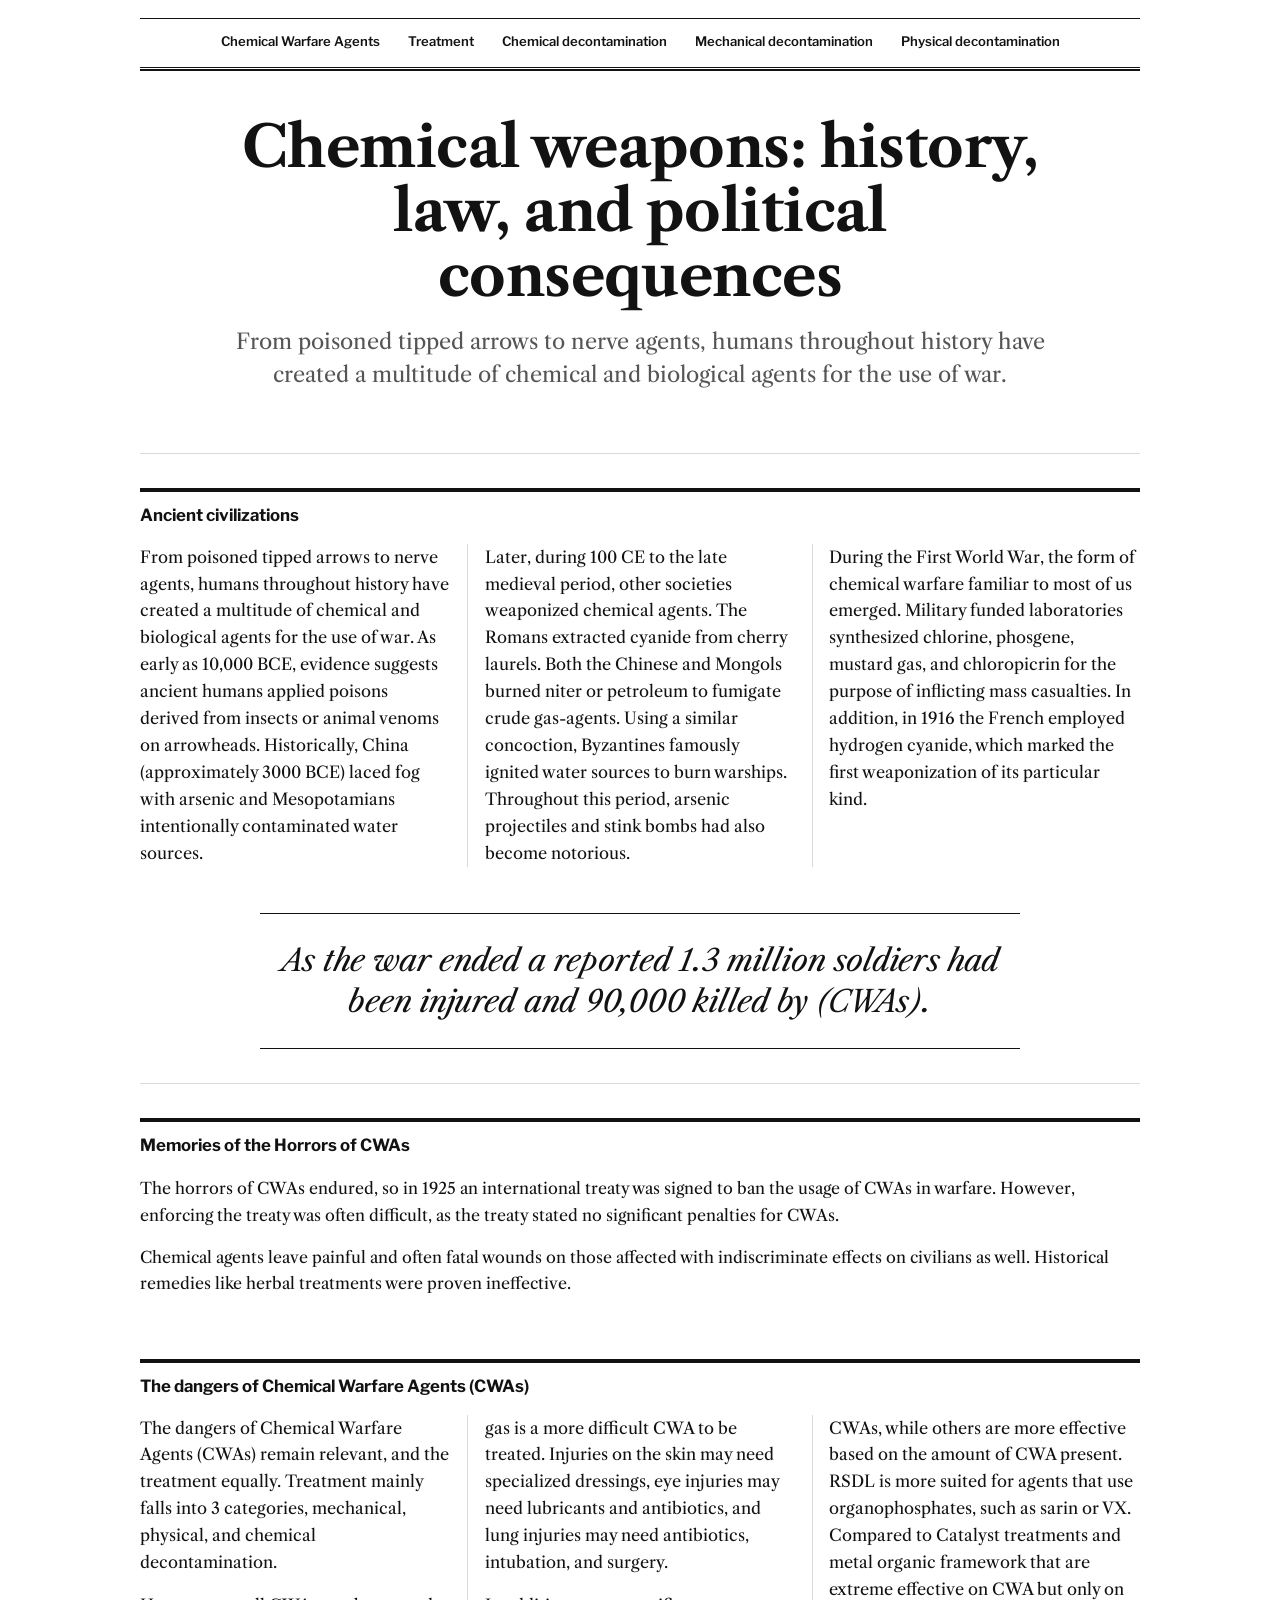
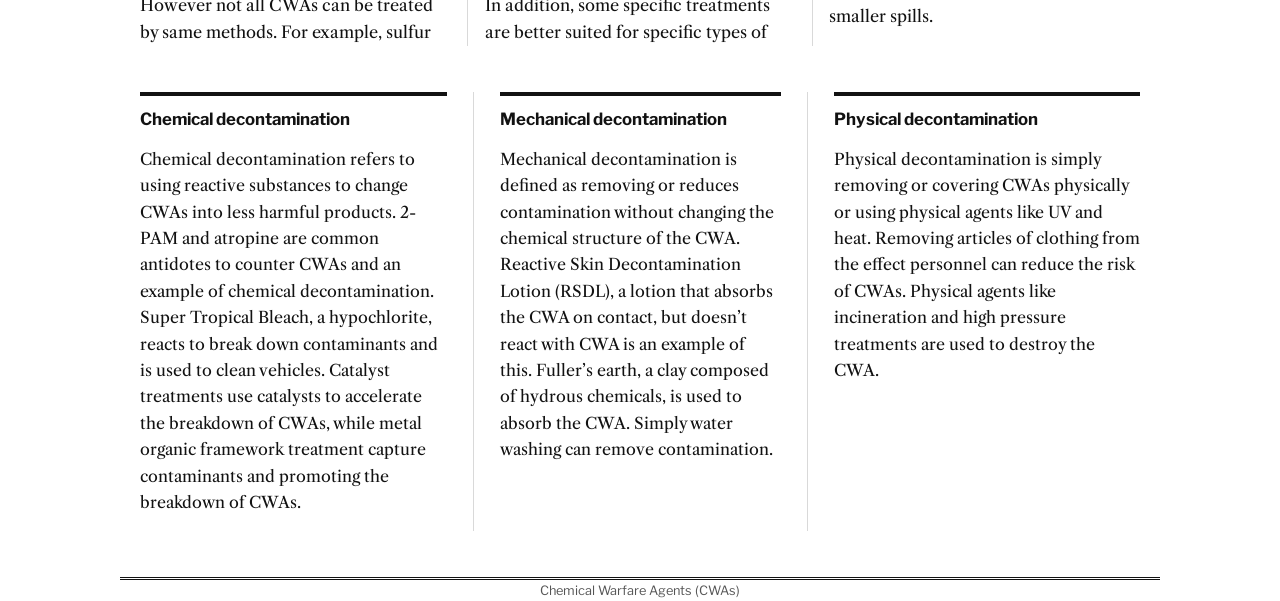
==== commit 77492364: "update" ====
--- a/index.html
+++ b/index.html
@@ -1,12 +1,12 @@
 <!DOCTYPE html>
-<html lang="en">
-<head>
+<html lang="en"><head>
+
 <meta charset="utf-8">
 <meta name="viewport" content="width=device-width, initial-scale=1">
 <title>Chemical Warfare Agents</title>
 <link rel="preconnect" href="https://fonts.googleapis.com">
-<link rel="preconnect" href="https://fonts.gstatic.com" crossorigin>
-<link href="https://fonts.googleapis.com/css2?family=UnifrakturCook:wght@700&family=Libre+Caslon+Text:ital,wght@0,400;0,700;1,400&family=Libre+Franklin:wght@400;600;700&display=swap" rel="stylesheet">
+<link rel="preconnect" href="https://fonts.gstatic.com" crossorigin="">
+<link href="https://fonts.googleapis.com/css2?family=UnifrakturCook:wght@700&amp;family=Libre+Caslon+Text:ital,wght@0,400;0,700;1,400&amp;family=Libre+Franklin:wght@400;600;700&amp;display=swap" rel="stylesheet">
 <style>
   :root{
     --paper:#ffffff; --ink:#121212; --soft:#555555; --rule:#d9d9d9;
@@ -37,12 +37,11 @@
   .line{border-top:1px solid var(--rule);margin:34px 0}
 
   /* Body */
-  .cols{column-count:3;column-gap:34px;column-rule:1px solid var(--rule);font-size:1.02rem;text-align:justify;hyphens:auto}
-  .cols p{margin:0 0 1em}
-  .cols p:first-of-type::first-letter{font-family:var(--serif);font-weight:700;float:left;font-size:4.2rem;line-height:.82;padding:6px 8px 0 0}
+  .cols{column-count:3;column-gap:34px;column-rule:1px solid var(--rule);font-size:1.02rem;text-align:left;hyphens:manual}
+  .cols p{margin:0 0 1em;padding:0;text-indent:0}
+  .cols.single{column-count:1;column-rule:0;max-width:720px;margin:0 auto}
   h2{font-family:var(--sans);font-weight:700;font-size:1.05rem;margin:0 0 14px;padding-top:10px;border-top:4px solid var(--ink);break-after:avoid}
   .section{margin-bottom:46px}
-  .section.rest .cols p:first-of-type::first-letter{all:unset}
 
   blockquote{margin:0 auto;max-width:760px;padding:26px 0;text-align:center;border-top:1px solid var(--ink);border-bottom:1px solid var(--ink)}
   blockquote p{font-style:italic;font-size:clamp(1.3rem,3vw,1.9rem);line-height:1.35;margin:0}
@@ -63,24 +62,21 @@
     .three article{padding:0 0 24px;border-left:0}
   }
   @media (max-width:560px){
-    .cols{column-count:1;text-align:left}
+    .cols{column-count:1}
   }
   @media (prefers-reduced-motion:reduce){html{scroll-behavior:auto}}
-</style>
+</style><link rel="stylesheet" href="style.css">
 </head>
 <body>
 <header class="wrap">
-  <h1 class="masthead" 
-    style="font-family:'Playfair Display',serif;font-size:clamp(2.2rem,7vw,4.6rem);font-weight:700;letter-spacing:.01em;margin:0"></h1>
-    Chemical Warfare Agents
-  </h1>
+  
   <div class="double">
-    <nav aria-label="Sections">
+    <nav aria-label="Sections" class="">
       <a href="#history">Chemical Warfare Agents</a>
-      <a href="#treatment">Treatment</a>
-      <a href="#chemical">Chemical decontamination</a>
-      <a href="#mechanical">Mechanical decontamination</a>
-      <a href="#physical">Physical decontamination</a>
+      <a href="#treatment" class="">Treatment</a>
+      <a href="#chemical" class="">Chemical decontamination</a>
+      <a href="#mechanical" class="">Mechanical decontamination</a>
+      <a href="#physical" class="" style="position: relative;">Physical decontamination</a>
     </nav>
   </div>
   <div class="thin"></div>
@@ -88,40 +84,40 @@
 
 <main class="wrap">
   <section class="top" id="history">
-    <h1>Chemical weapons: history, law, and political consequences</h1>
-    <p class="deck">From poisoned tipped arrows to nerve agents, humans throughout history have created a multitude of chemical and biological agents for the use of war.</p>
+    
+    <h1 class="" style="">Chemical weapons: history, law, and political consequences</h1><p class="deck">From poisoned tipped arrows to nerve agents, humans throughout history have created a multitude of chemical and biological agents for the use of war.</p>
   </section>
 
   <div class="line"></div>
 
   <section class="section">
-    <h2>Ancient civilizations</h2>
+    <h2 class="">Ancient civilizations</h2>
     <div class="cols">
-      <p>As early as 10,000 BCE there was evidence that poisoned arrowheads were used in Africa. Ancient civilizations often used poisonous animals and plants to their advantage. Specifically using an arsenic-laced fog in China around 3000 BCE. The poisoning of wells with hellebore roots during the Siege of Kirrha. The Assyrian use of ergot alkaloids to contaminate water sources. Other accounts describing mandrake root being used to incapacitate people along with using toxic smoke as a weapon.</p>
-      <p>Later, during 100 CE to the late medieval period, more reports of chemical weapons were being used. The Romans used cherry laurels to make cyanide. Both the Chinese and Mongols often used smoke and firebombs that were made from niter and petroleum. Famously, Greek fire used by the Byzantines was a petroleum firebomb that ignited on contact with water and burned while being in water. During this period historical analysis showed that in siege warfare they often used arsenic projectiles and stink bombs.</p>
-      <p>During the First World War, chemical warfare came into use and the image that we think of when we say chemical warfare. For the first time, largescale laboratory synthesized agents were deployed in war. Most famously chlorine, phosgene, mustard gas, and chloropicrin were all commonly used. In addition, in 1916 the French started using hydrogen cyanide, which marked the first time in history that a blood agent was used as a weapon of war.</p>
+      <p class="">From poisoned tipped arrows to nerve agents, humans throughout history have created a multitude of chemical and biological agents for the use of war. As early as 10,000 BCE, evidence suggests ancient humans applied poisons derived from insects or animal venoms on arrowheads. Historically, China (approximately 3000 BCE) laced fog with arsenic and Mesopotamians intentionally contaminated water sources.</p>
+      <p class="">Later, during 100 CE to the late medieval period, other societies weaponized chemical agents. The Romans extracted cyanide from cherry laurels. Both the Chinese and Mongols burned niter or petroleum to fumigate crude gas-agents. Using a similar concoction, Byzantines famously ignited water sources to burn warships. Throughout this period, arsenic projectiles and stink bombs had also become notorious.</p>
+      <p class="">During the First World War, the form of chemical warfare familiar to most of us emerged. Military funded laboratories synthesized chlorine, phosgene, mustard gas, and chloropicrin for the purpose of inflicting mass casualties. In addition, in 1916 the French employed hydrogen cyanide, which marked the first weaponization of its particular kind.</p>
     </div>
   </section>
 
-  <blockquote>
-    <p>As the war ended a reported 1.3 million soldiers had been injured and 90,000 killed by (CWAs).</p>
+  <blockquote class="">
+    <p class="">As the war ended a reported 1.3 million soldiers had been injured and 90,000 killed by (CWAs).</p>
   </blockquote>
 
   <div class="line"></div>
 
-  <section class="section rest">
-    <h2>Memories of the horrors of CWAs</h2>
-    <div class="cols">
-      <p>Memories of the horrors of CWAs was not forgotten, so in 1925 an international treaty was signed to ban the usage of CWAs in warfare. However, enforcing the treaty was difficult and often was no significant penalties if they used CWAs.</p>
-      <p>Chemical agents often leave painful and often fatal wounds on those affected with indiscriminate effects on civilians as well. Historical remedies like herbal treatments were often ineffective for victims.</p>
+  <section class="section">
+    <h2 class="">Memories of the Horrors of CWAs</h2>
+    <p class="" style="">The horrors of CWAs endured, so in 1925 an international treaty was signed to ban the usage of CWAs in warfare. However, enforcing the treaty was often difficult, as the treaty stated no significant penalties for CWAs.</p><p class="" style="">Chemical agents leave painful and often fatal wounds on those affected with indiscriminate effects on civilians as well. Historical remedies like herbal treatments were proven ineffective.</p><div class="cols single">
+      
+      
     </div>
   </section>
 
   <section class="section" id="treatment">
     <h2>The dangers of Chemical Warfare Agents (CWAs)</h2>
     <div class="cols">
-      <p>The dangers of Chemical Warfare Agents (CWAs) are ever present still in the present. As such knowing how to treat of CWAs is needed. Treatment mainly falls into 3 categories, mechanical, physical, and chemical decontamination.</p>
-      <p>However not all CWAs can be treated by same methods. For example, sulfur gas is a more difficult CWA to be treated. Injuries on the skin may need specialized dressings, eye injuries may need lubricants and antibiotics, and lung injuries may need antibiotics, intubation, and surgery.</p>
+      <p class="">The dangers of Chemical Warfare Agents (CWAs) remain relevant, and the treatment equally. Treatment mainly falls into 3 categories, mechanical, physical, and chemical decontamination.</p>
+      <p class="">However not all CWAs can be treated by same methods. For example, sulfur gas is a more difficult CWA to be treated. Injuries on the skin may need specialized dressings, eye injuries may need lubricants and antibiotics, and lung injuries may need antibiotics, intubation, and surgery.</p>
       <p>In addition, some specific treatments are better suited for specific types of CWAs, while others are more effective based on the amount of CWA present. RSDL is more suited for agents that use organophosphates, such as sarin or VX. Compared to Catalyst treatments and metal organic framework that are extreme effective on CWA but only on smaller spills.</p>
     </div>
   </section>
@@ -129,7 +125,7 @@
   <div class="three">
     <article id="chemical">
       <h3>Chemical decontamination</h3>
-      <p>Chemical decontamination refers to using reactive substances to change CWAs into less harmful products. 2-PAM and atropine are common antidotes to counter CWAs and an example of chemical decontamination. Super Tropical Bleach, a hypochlorite, reacts to break down contaminants and is used to clean vehicles. Catalyst treatments use catalysts to accelerate the breakdown of CWAs, while metal organic framework treatment capture contaminants and promoting the breakdown of CWAs.</p>
+      <p class="">Chemical decontamination refers to using reactive substances to change CWAs into less harmful products. 2-PAM and atropine are common antidotes to counter CWAs and an example of chemical decontamination. Super Tropical Bleach, a hypochlorite, reacts to break down contaminants and is used to clean vehicles. Catalyst treatments use catalysts to accelerate the breakdown of CWAs, while metal organic framework treatment capture contaminants and promoting the breakdown of CWAs.</p>
     </article>
     <article id="mechanical">
       <h3>Mechanical decontamination</h3>
@@ -143,5 +139,5 @@
 </main>
 
 <footer class="wrap">Chemical Warfare Agents (CWAs)</footer>
-</body>
-</html>+
+</body></html>
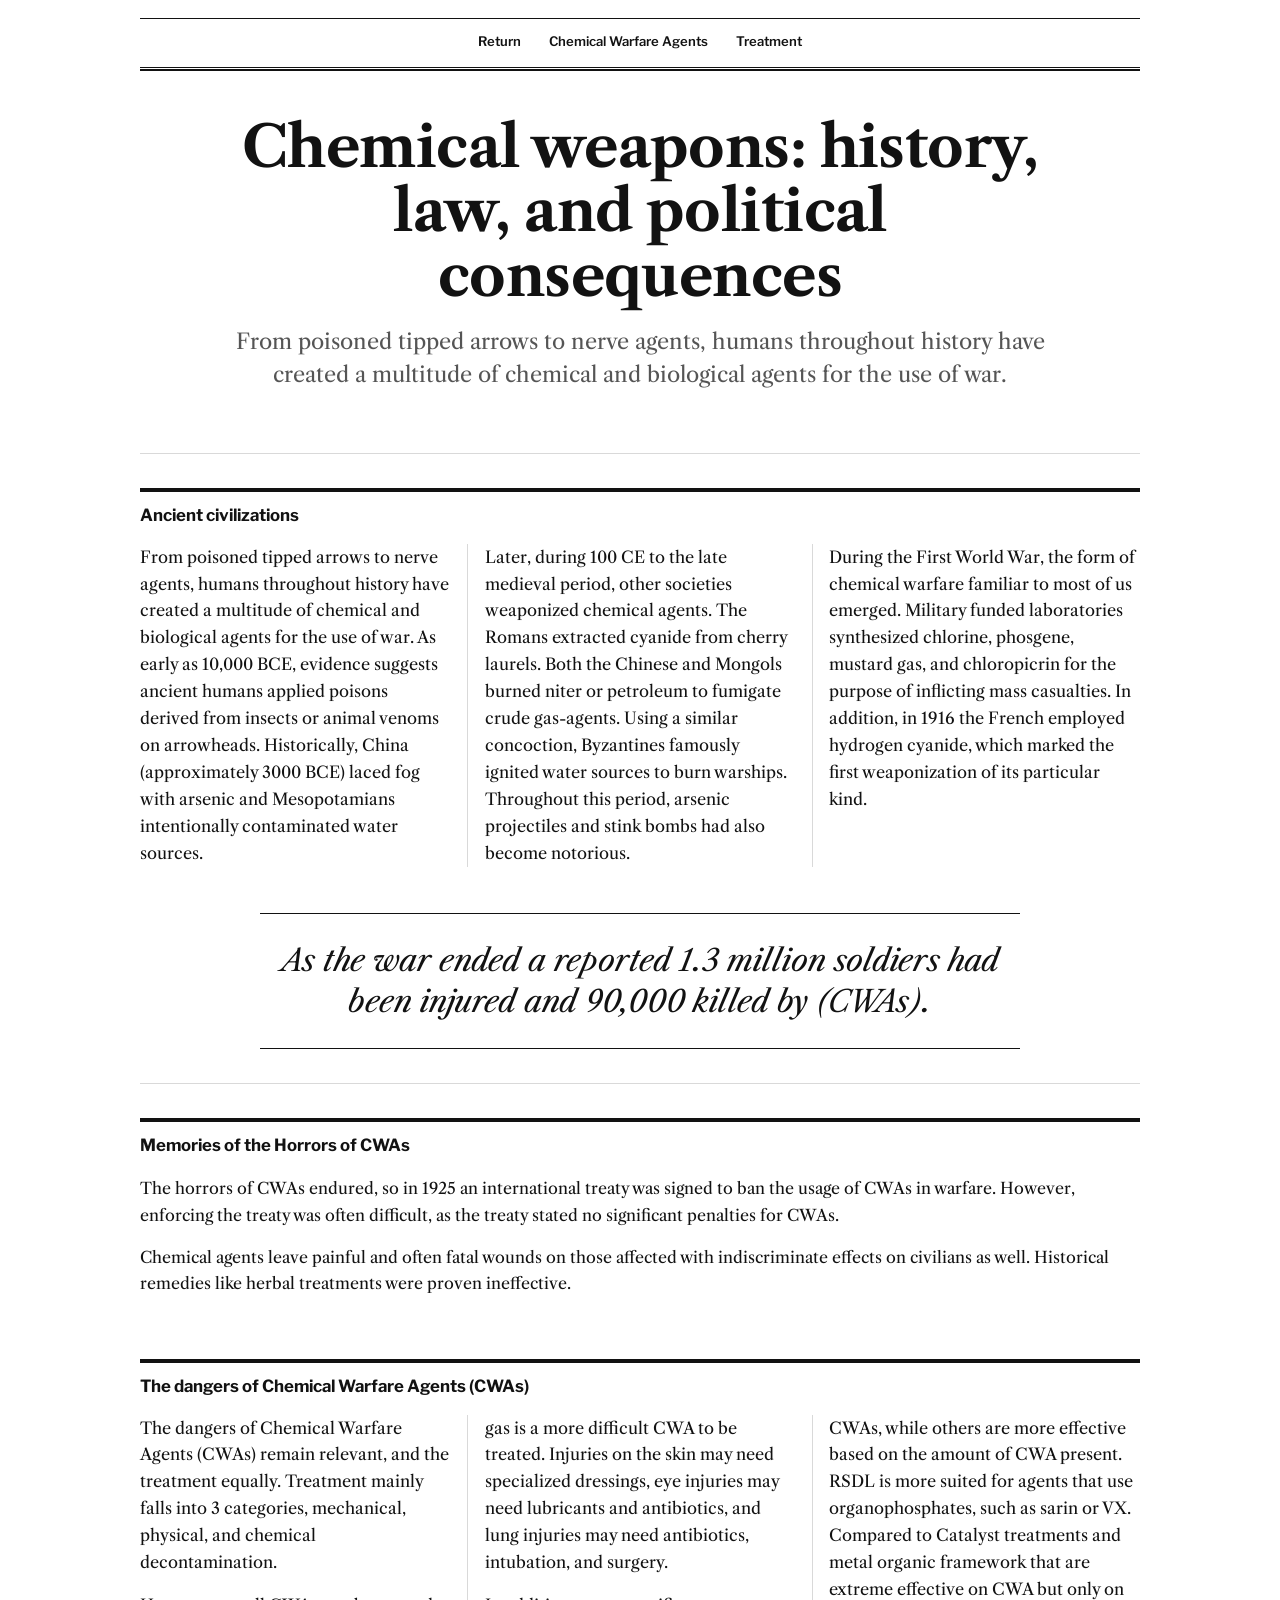
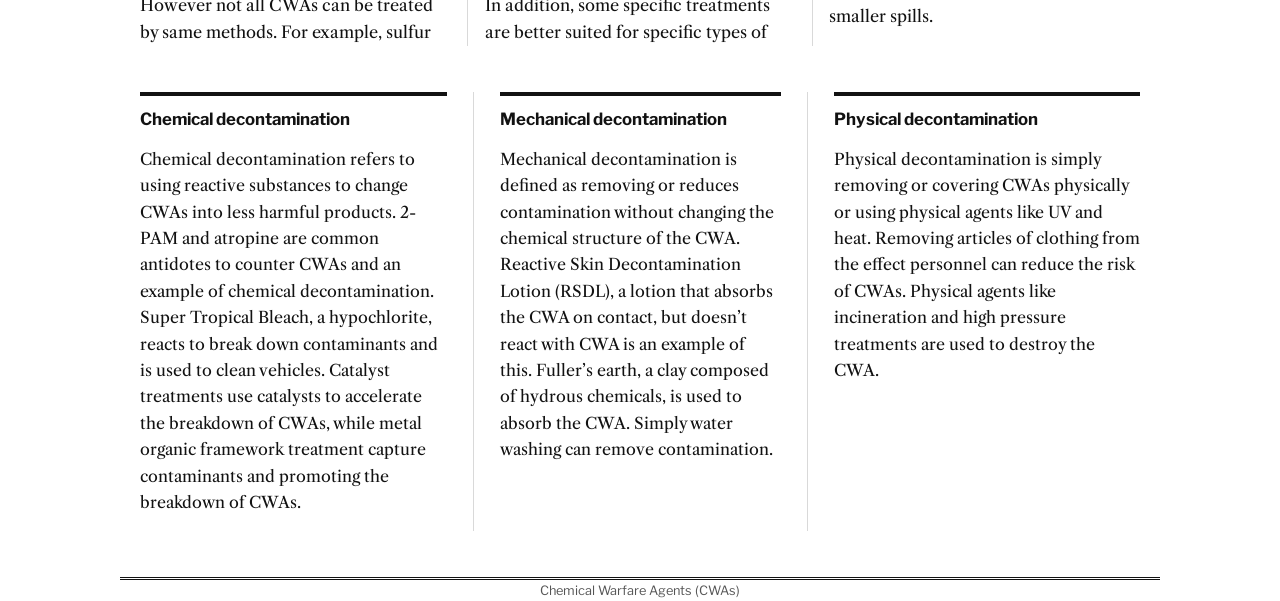
==== commit 3e5565aa: "update" ====
--- a/index.html
+++ b/index.html
@@ -72,27 +72,26 @@
   
   <div class="double">
     <nav aria-label="Sections" class="">
+      <a href="https://sites.google.com/iu.edu/fa26-copy-of-science-unfiltere?usp=sharing">Return</a>
       <a href="#history">Chemical Warfare Agents</a>
-      <a href="#treatment" class="">Treatment</a>
-      <a href="#chemical" class="">Chemical decontamination</a>
-      <a href="#mechanical" class="">Mechanical decontamination</a>
-      <a href="#physical" class="" style="position: relative;">Physical decontamination</a>
+      <a href="#3treatments" class="">Treatment</a>
+
     </nav>
   </div>
   <div class="thin"></div>
 </header>
 
 <main class="wrap">
-  <section class="top" id="history">
+  <section class="top" id="history" style="height: auto !important; min-height: 150px !important;">
     
     <h1 class="" style="">Chemical weapons: history, law, and political consequences</h1><p class="deck">From poisoned tipped arrows to nerve agents, humans throughout history have created a multitude of chemical and biological agents for the use of war.</p>
   </section>
 
   <div class="line"></div>
 
-  <section class="section">
+  <section class="section" style="height: auto !important; min-height: 150px !important;">
     <h2 class="">Ancient civilizations</h2>
-    <div class="cols">
+    <div class="cols" style="height: auto !important; min-height: 150px !important;">
       <p class="">From poisoned tipped arrows to nerve agents, humans throughout history have created a multitude of chemical and biological agents for the use of war. As early as 10,000 BCE, evidence suggests ancient humans applied poisons derived from insects or animal venoms on arrowheads. Historically, China (approximately 3000 BCE) laced fog with arsenic and Mesopotamians intentionally contaminated water sources.</p>
       <p class="">Later, during 100 CE to the late medieval period, other societies weaponized chemical agents. The Romans extracted cyanide from cherry laurels. Both the Chinese and Mongols burned niter or petroleum to fumigate crude gas-agents. Using a similar concoction, Byzantines famously ignited water sources to burn warships. Throughout this period, arsenic projectiles and stink bombs had also become notorious.</p>
       <p class="">During the First World War, the form of chemical warfare familiar to most of us emerged. Military funded laboratories synthesized chlorine, phosgene, mustard gas, and chloropicrin for the purpose of inflicting mass casualties. In addition, in 1916 the French employed hydrogen cyanide, which marked the first weaponization of its particular kind.</p>
@@ -105,7 +104,7 @@
 
   <div class="line"></div>
 
-  <section class="section">
+  <section class="section" style="height: auto !important; min-height: 150px !important;">
     <h2 class="">Memories of the Horrors of CWAs</h2>
     <p class="" style="">The horrors of CWAs endured, so in 1925 an international treaty was signed to ban the usage of CWAs in warfare. However, enforcing the treaty was often difficult, as the treaty stated no significant penalties for CWAs.</p><p class="" style="">Chemical agents leave painful and often fatal wounds on those affected with indiscriminate effects on civilians as well. Historical remedies like herbal treatments were proven ineffective.</p><div class="cols single">
       
@@ -113,25 +112,25 @@
     </div>
   </section>
 
-  <section class="section" id="treatment">
+  <section class="section" id="treatment" style="height: auto !important; min-height: 150px !important;">
     <h2>The dangers of Chemical Warfare Agents (CWAs)</h2>
-    <div class="cols">
+    <div class="cols" style="height: auto !important; min-height: 150px !important;">
       <p class="">The dangers of Chemical Warfare Agents (CWAs) remain relevant, and the treatment equally. Treatment mainly falls into 3 categories, mechanical, physical, and chemical decontamination.</p>
       <p class="">However not all CWAs can be treated by same methods. For example, sulfur gas is a more difficult CWA to be treated. Injuries on the skin may need specialized dressings, eye injuries may need lubricants and antibiotics, and lung injuries may need antibiotics, intubation, and surgery.</p>
       <p>In addition, some specific treatments are better suited for specific types of CWAs, while others are more effective based on the amount of CWA present. RSDL is more suited for agents that use organophosphates, such as sarin or VX. Compared to Catalyst treatments and metal organic framework that are extreme effective on CWA but only on smaller spills.</p>
     </div>
   </section>
 
-  <div class="three">
-    <article id="chemical">
+  <div class="three" id="3treatments" style="height: auto !important; min-height: 150px !important;">
+    <article id="chemical" style="height: auto !important; min-height: 150px !important;">
       <h3>Chemical decontamination</h3>
       <p class="">Chemical decontamination refers to using reactive substances to change CWAs into less harmful products. 2-PAM and atropine are common antidotes to counter CWAs and an example of chemical decontamination. Super Tropical Bleach, a hypochlorite, reacts to break down contaminants and is used to clean vehicles. Catalyst treatments use catalysts to accelerate the breakdown of CWAs, while metal organic framework treatment capture contaminants and promoting the breakdown of CWAs.</p>
     </article>
-    <article id="mechanical">
+    <article id="mechanical" style="height: auto !important; min-height: 150px !important;">
       <h3>Mechanical decontamination</h3>
       <p>Mechanical decontamination is defined as removing or reduces contamination without changing the chemical structure of the CWA. Reactive Skin Decontamination Lotion (RSDL), a lotion that absorbs the CWA on contact, but doesn’t react with CWA is an example of this. Fuller’s earth, a clay composed of hydrous chemicals, is used to absorb the CWA. Simply water washing can remove contamination.</p>
     </article>
-    <article id="physical">
+    <article id="physical" style="height: auto !important; min-height: 150px !important;">
       <h3>Physical decontamination</h3>
       <p>Physical decontamination is simply removing or covering CWAs physically or using physical agents like UV and heat. Removing articles of clothing from the effect personnel can reduce the risk of CWAs. Physical agents like incineration and high pressure treatments are used to destroy the CWA.</p>
     </article>
